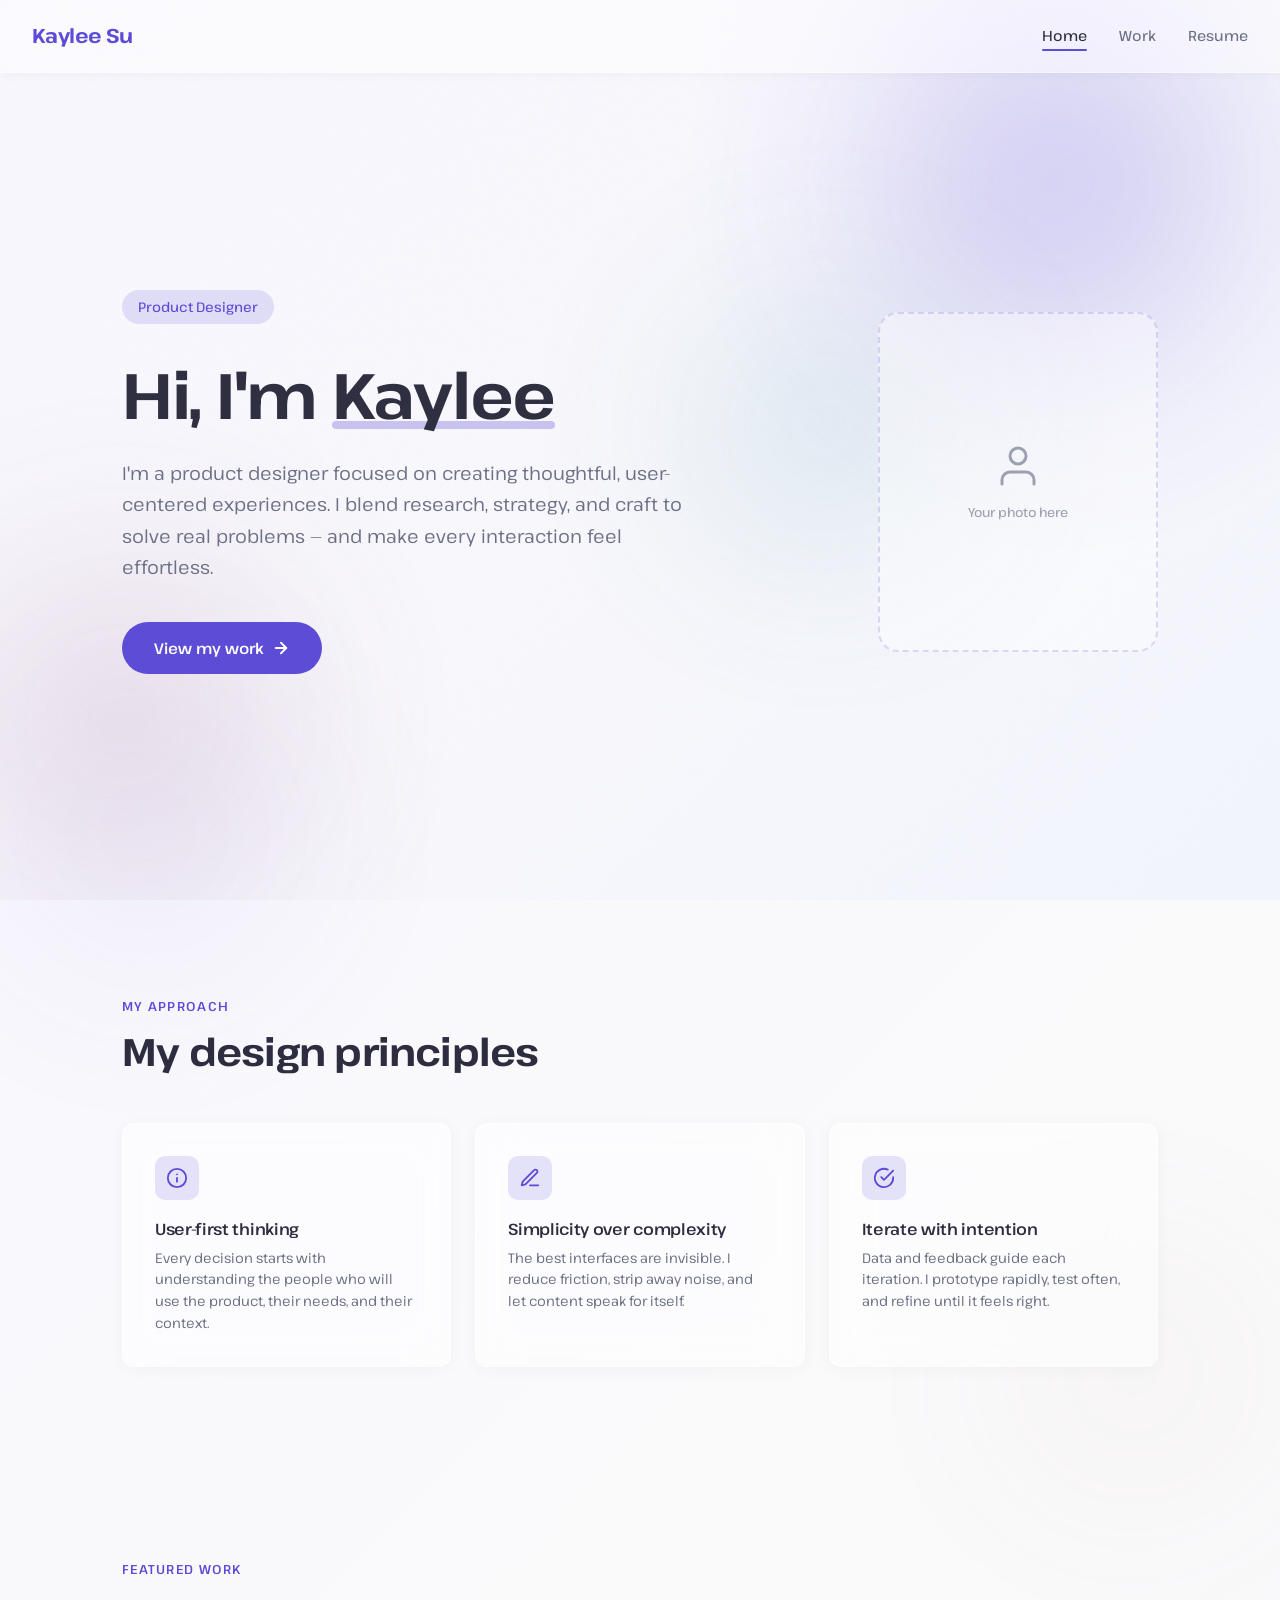
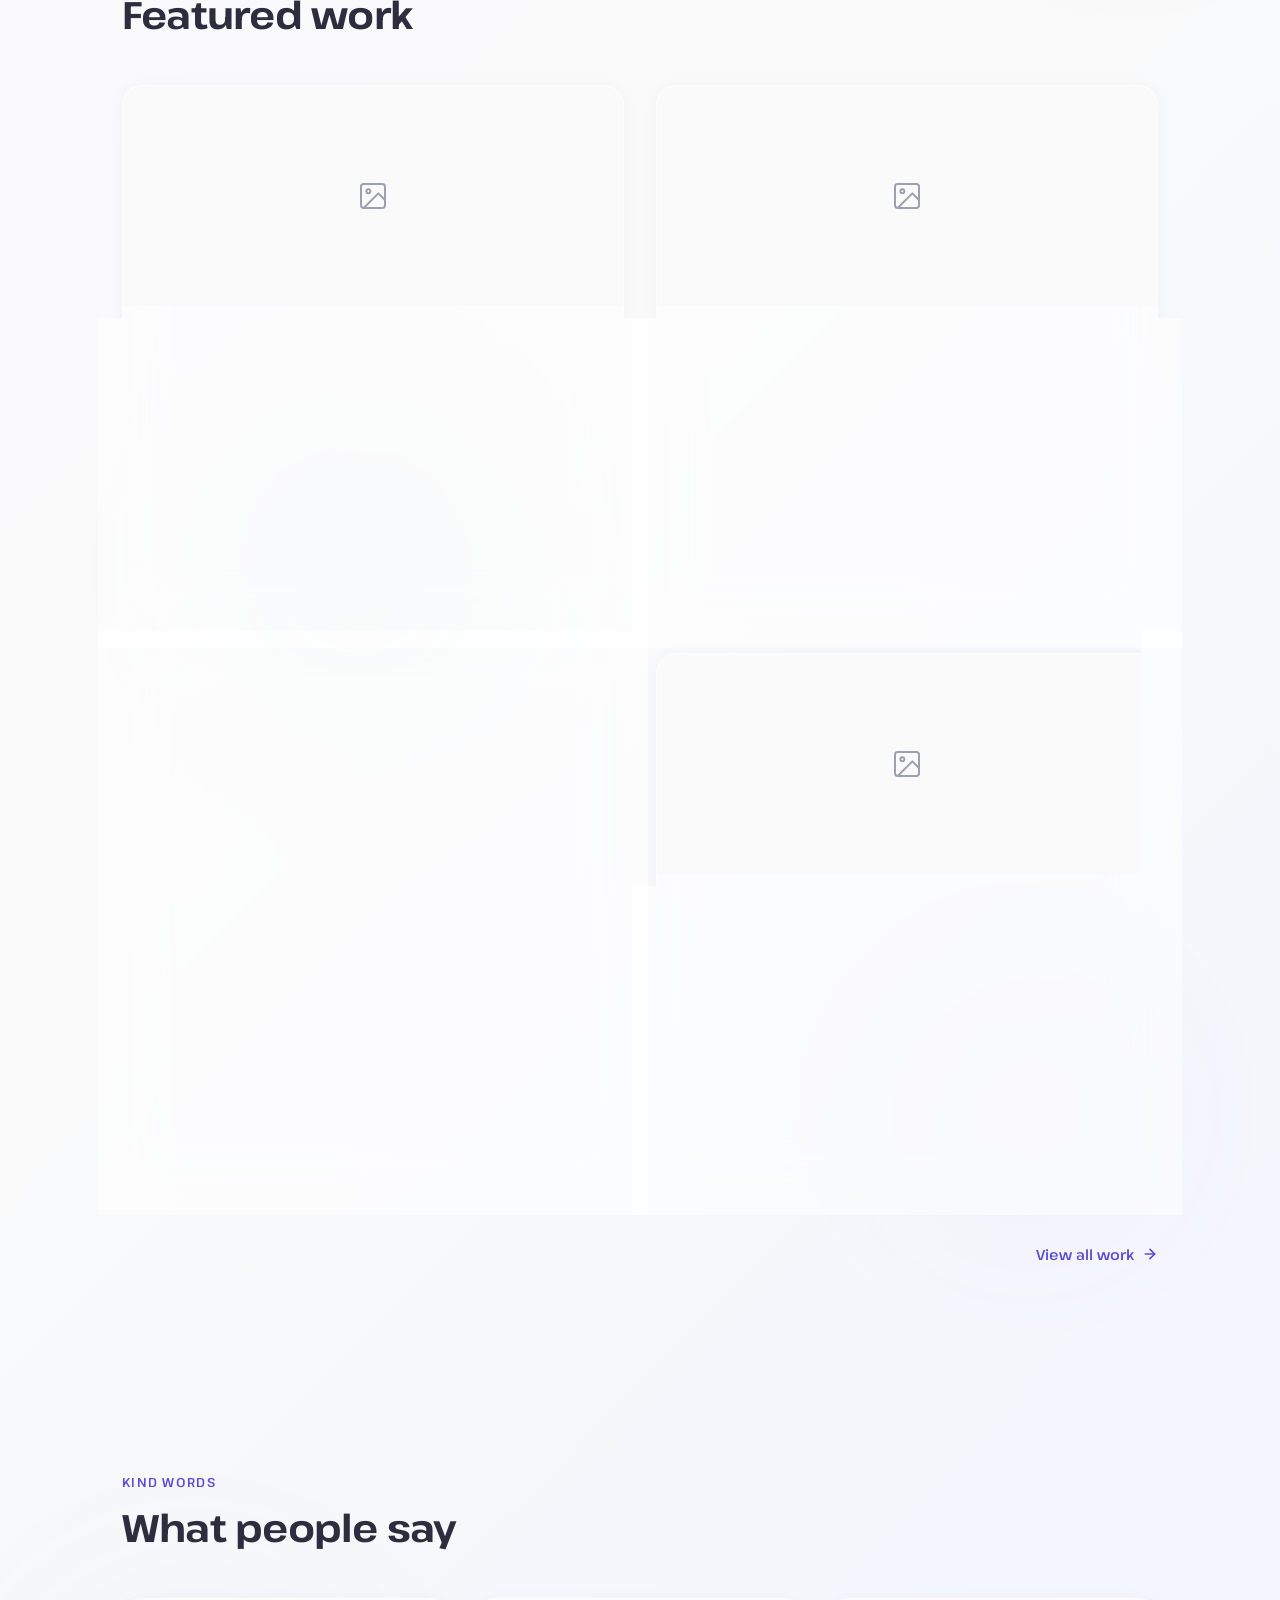
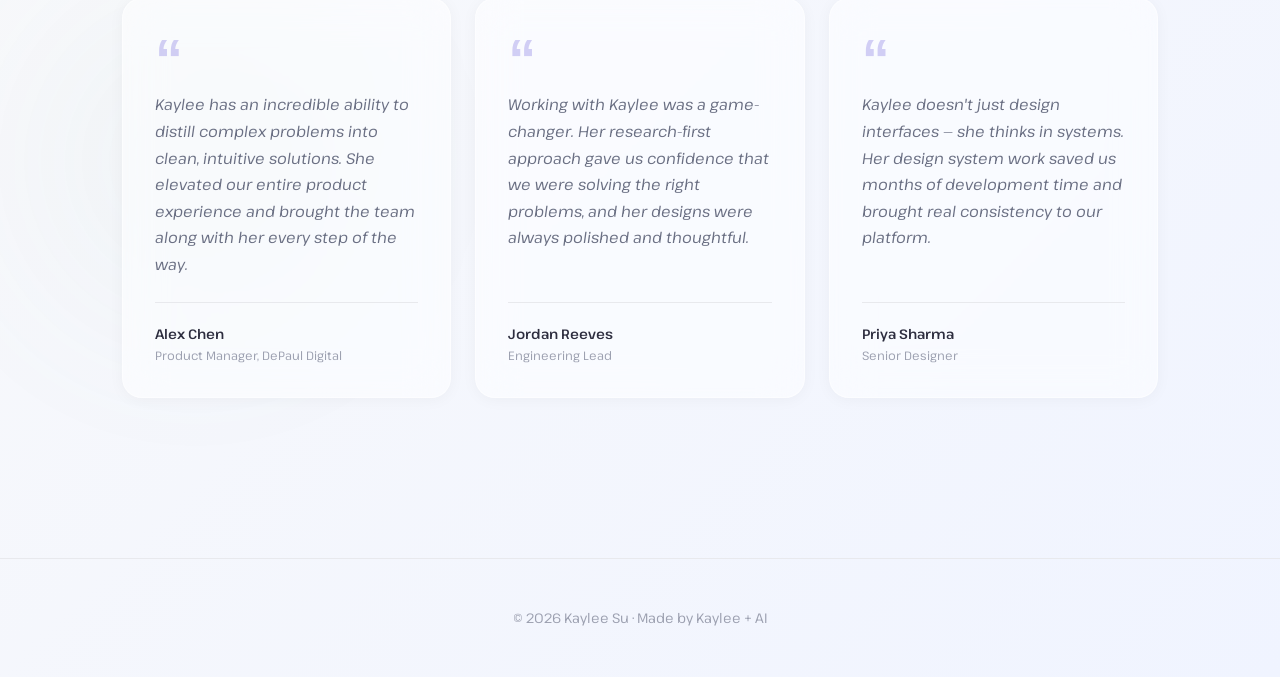
==== index.html @ b82e1d0b "Initial commit: portfolio website Made-with: Cursor" ====
<!DOCTYPE html>
<html lang="en">
<head>
  <meta charset="UTF-8">
  <meta name="viewport" content="width=device-width, initial-scale=1.0">
  <title>Kaylee Su — Product Designer</title>
  <link rel="stylesheet" href="css/style.css">
</head>
<body>
  <div class="page">
    <div class="hero-orb page-orb-1"></div>
    <div class="hero-orb page-orb-2"></div>
    <div class="hero-orb page-orb-3"></div>
    <div class="hero-orb page-orb-4"></div>
    <div class="hero-orb page-orb-5"></div>

    <!-- Navigation -->
    <nav>
      <a href="index.html" class="nav-logo">Kaylee <span>Su</span></a>
      <ul class="nav-links">
        <li><a href="index.html" class="active">Home</a></li>
        <li><a href="work.html">Work</a></li>

        <li><a href="resume.html">Resume</a></li>
      </ul>
    </nav>

    <!-- Hero -->
    <div class="hero-bg">
      <div class="hero-orb hero-orb-1"></div>
      <div class="hero-orb hero-orb-2"></div>
      <div class="hero-orb hero-orb-3"></div>
      <section class="hero">
        <div class="hero-content">
          <div class="hero-tag">Product Designer</div>
          <h1>Hi, I'm <span class="highlight">Kaylee</span></h1>
          <p class="hero-description">
            I'm a product designer focused on creating thoughtful, user-centered experiences.
            I blend research, strategy, and craft to solve real problems — and make
            every interaction feel effortless.
          </p>
          <div class="hero-actions">
            <a href="work.html" class="btn-primary">
              View my work
              <svg class="arrow" width="18" height="18" viewBox="0 0 24 24" fill="none" stroke="currentColor" stroke-width="2.5" stroke-linecap="round" stroke-linejoin="round"><path d="M5 12h14"/><path d="m12 5 7 7-7 7"/></svg>
            </a>
          </div>
        </div>
        <div class="hero-photo">
          <div class="hero-photo-frame">
            <div class="hero-photo-placeholder">
              <svg width="48" height="48" viewBox="0 0 24 24" fill="none" stroke="currentColor" stroke-width="1.5" stroke-linecap="round" stroke-linejoin="round"><path d="M20 21v-2a4 4 0 0 0-4-4H8a4 4 0 0 0-4 4v2"/><circle cx="12" cy="7" r="4"/></svg>
              <span>Your photo here</span>
            </div>
          </div>
        </div>
      </section>
    </div>

    <!-- Design Principles -->
    <section class="section">
      <div class="section-header reveal">
        <div class="section-label">My Approach</div>
        <h2 class="section-title">My design principles</h2>
      </div>
      <div class="principles-grid">
        <div class="principle-card reveal">
          <div class="principle-icon">
            <svg width="22" height="22" viewBox="0 0 24 24" fill="none" stroke="currentColor" stroke-width="2" stroke-linecap="round" stroke-linejoin="round"><circle cx="12" cy="12" r="10"/><path d="M12 16v-4"/><path d="M12 8h.01"/></svg>
          </div>
          <h4>User-first thinking</h4>
          <p>Every decision starts with understanding the people who will use the product, their needs, and their context.</p>
        </div>
        <div class="principle-card reveal">
          <div class="principle-icon">
            <svg width="22" height="22" viewBox="0 0 24 24" fill="none" stroke="currentColor" stroke-width="2" stroke-linecap="round" stroke-linejoin="round"><path d="M12 20h9"/><path d="M16.5 3.5a2.121 2.121 0 1 1 3 3L7 19l-4 1 1-4Z"/></svg>
          </div>
          <h4>Simplicity over complexity</h4>
          <p>The best interfaces are invisible. I reduce friction, strip away noise, and let content speak for itself.</p>
        </div>
        <div class="principle-card reveal">
          <div class="principle-icon">
            <svg width="22" height="22" viewBox="0 0 24 24" fill="none" stroke="currentColor" stroke-width="2" stroke-linecap="round" stroke-linejoin="round"><path d="M22 11.08V12a10 10 0 1 1-5.93-9.14"/><polyline points="22 4 12 14.01 9 11.01"/></svg>
          </div>
          <h4>Iterate with intention</h4>
          <p>Data and feedback guide each iteration. I prototype rapidly, test often, and refine until it feels right.</p>
        </div>
      </div>
    </section>

    <!-- Featured Work -->
    <section class="section">
      <div class="section-header reveal">
        <div class="section-label">Featured Work</div>
        <h2 class="section-title">Featured work</h2>
      </div>
      <div class="case-studies-grid featured-case-studies">
        <a href="case-study/depaul.html" class="case-card reveal">
          <div class="case-card-image">
            <div class="case-card-image-placeholder">
              <svg width="32" height="32" viewBox="0 0 24 24" fill="none" stroke="currentColor" stroke-width="1.5" stroke-linecap="round" stroke-linejoin="round"><rect x="3" y="3" width="18" height="18" rx="2"/><circle cx="8.5" cy="8.5" r="1.5"/><path d="m21 15-5-5L5 21"/></svg>
            </div>
          </div>
          <div class="case-card-body">
            <div class="case-card-tags">
              <span class="tag">Digital Transformation</span>
              <span class="tag">Higher Education</span>
            </div>
            <h3>DePaul Digital Transformation</h3>
            <p>Reimagining the digital student experience through research-driven design — improving usability, accessibility, and engagement across key university touchpoints.</p>
          </div>
        </a>

        <a href="case-study/twc-child-care.html" class="case-card reveal">
          <div class="case-card-image">
            <div class="case-card-image-placeholder">
              <svg width="32" height="32" viewBox="0 0 24 24" fill="none" stroke="currentColor" stroke-width="1.5" stroke-linecap="round" stroke-linejoin="round"><rect x="3" y="3" width="18" height="18" rx="2"/><circle cx="8.5" cy="8.5" r="1.5"/><path d="m21 15-5-5L5 21"/></svg>
            </div>
          </div>
          <div class="case-card-body">
            <div class="case-card-tags">
              <span class="tag">Government</span>
              <span class="tag">Web Design</span>
            </div>
            <h3>Early Childhood Texas Website Redesign</h3>
            <p>Redesigning public-facing Texas Workforce Commission (TWC) child care websites to help Texas families find, understand, and access child care resources more easily.</p>
          </div>
        </a>

        <a href="case-study/texas-by-texas.html" class="case-card reveal">
          <div class="case-card-image">
            <div class="case-card-image-placeholder">
              <svg width="32" height="32" viewBox="0 0 24 24" fill="none" stroke="currentColor" stroke-width="1.5" stroke-linecap="round" stroke-linejoin="round"><rect x="3" y="3" width="18" height="18" rx="2"/><circle cx="8.5" cy="8.5" r="1.5"/><path d="m21 15-5-5L5 21"/></svg>
            </div>
          </div>
          <div class="case-card-body">
            <div class="case-card-tags">
              <span class="tag">Government</span>
              <span class="tag">Web &amp; Native App</span>
            </div>
            <h3>TxT Webapp User Access Expansion</h3>
            <p>Designing a unified Texas by Texas (TxT) digital platform that gives Texans a single, streamlined way to access state services across web and mobile.</p>
          </div>
        </a>

        <a href="case-study/childcare-portal.html" class="case-card reveal">
          <div class="case-card-image">
            <div class="case-card-image-placeholder">
              <svg width="32" height="32" viewBox="0 0 24 24" fill="none" stroke="currentColor" stroke-width="1.5" stroke-linecap="round" stroke-linejoin="round"><rect x="3" y="3" width="18" height="18" rx="2"/><circle cx="8.5" cy="8.5" r="1.5"/><path d="m21 15-5-5L5 21"/></svg>
            </div>
          </div>
          <div class="case-card-body">
            <div class="case-card-tags">
              <span class="tag">Government</span>
              <span class="tag">CMS Design</span>
            </div>
            <h3>Texas Childcare Portal CMS Design</h3>
            <p>Designing a content management system for the Texas Childcare Portal to streamline how administrators publish, manage, and organize child care resources statewide.</p>
          </div>
        </a>
      </div>
      <div class="featured-cta reveal">
        <a href="work.html" class="btn-secondary">
          View all work
          <svg class="arrow" width="16" height="16" viewBox="0 0 24 24" fill="none" stroke="currentColor" stroke-width="2.5" stroke-linecap="round" stroke-linejoin="round"><path d="M5 12h14"/><path d="m12 5 7 7-7 7"/></svg>
        </a>
      </div>
    </section>

    <!-- Testimonials -->
    <section class="section">
      <div class="section-header reveal">
        <div class="section-label">Kind Words</div>
        <h2 class="section-title">What people say</h2>
      </div>
      <div class="testimonials-grid">
        <div class="testimonial-card reveal">
          <div class="testimonial-quote">&ldquo;</div>
          <p class="testimonial-text">Kaylee has an incredible ability to distill complex problems into clean, intuitive solutions. She elevated our entire product experience and brought the team along with her every step of the way.</p>
          <div class="testimonial-author">
            <div class="testimonial-author-info">
              <span class="testimonial-name">Alex Chen</span>
              <span class="testimonial-role">Product Manager, DePaul Digital</span>
            </div>
          </div>
        </div>

        <div class="testimonial-card reveal">
          <div class="testimonial-quote">&ldquo;</div>
          <p class="testimonial-text">Working with Kaylee was a game-changer. Her research-first approach gave us confidence that we were solving the right problems, and her designs were always polished and thoughtful.</p>
          <div class="testimonial-author">
            <div class="testimonial-author-info">
              <span class="testimonial-name">Jordan Reeves</span>
              <span class="testimonial-role">Engineering Lead</span>
            </div>
          </div>
        </div>

        <div class="testimonial-card reveal">
          <div class="testimonial-quote">&ldquo;</div>
          <p class="testimonial-text">Kaylee doesn't just design interfaces — she thinks in systems. Her design system work saved us months of development time and brought real consistency to our platform.</p>
          <div class="testimonial-author">
            <div class="testimonial-author-info">
              <span class="testimonial-name">Priya Sharma</span>
              <span class="testimonial-role">Senior Designer</span>
            </div>
          </div>
        </div>
      </div>
    </section>

    <!-- Footer -->
    <footer>
      <p><span class="cr">&copy;</span> 2026 Kaylee Su · Made by Kaylee + AI</p>
    </footer>

  </div>
  <script src="js/main.js"></script>
</body>
</html>
---- css/style.css ----
@import url('https://fonts.googleapis.com/css2?family=Pathway+Extreme:wght@300;400;500;600;700;800&display=swap');

:root {
  --primary: #5b4bd7;
  --primary-light: #7b6ee6;
  --primary-dark: #4a3bb8;
  --primary-glow: rgba(91, 75, 215, 0.15);
  --primary-glow-strong: rgba(91, 75, 215, 0.3);
  --bg: #fafafa;
  --bg-card: #ffffff;
  --text: #2d2d3f;
  --text-secondary: #6b7084;
  --text-tertiary: #9ca0b0;
  --border: #e8e9ed;
  --border-hover: #d0d2da;
  --radius: 12px;
  --radius-lg: 20px;
  --transition: 0.35s cubic-bezier(0.25, 0.46, 0.45, 0.94);
  --transition-fast: 0.2s cubic-bezier(0.25, 0.46, 0.45, 0.94);
}

*, *::before, *::after {
  margin: 0;
  padding: 0;
  box-sizing: border-box;
}

html {
  scroll-behavior: smooth;
  font-size: 16px;
}

body {
  font-family: 'Pathway Extreme', -apple-system, BlinkMacSystemFont, sans-serif;
  background: var(--bg);
  color: var(--text);
  line-height: 1.6;
  -webkit-font-smoothing: antialiased;
  -moz-osx-font-smoothing: grayscale;
  overflow-x: hidden;
}

body::after {
  content: '';
  position: fixed;
  inset: 0;
  z-index: 9999;
  pointer-events: none;
  opacity: 0.035;
  background-image: url("data:image/svg+xml,%3Csvg viewBox='0 0 256 256' xmlns='http://www.w3.org/2000/svg'%3E%3Cfilter id='noise'%3E%3CfeTurbulence type='fractalNoise' baseFrequency='0.9' numOctaves='4' stitchTiles='stitch'/%3E%3C/filter%3E%3Crect width='100%25' height='100%25' filter='url(%23noise)'/%3E%3C/svg%3E");
  background-repeat: repeat;
  background-size: 180px;
}

h1, h2, h3, h4 {
  font-family: 'Pathway Extreme', sans-serif;
  line-height: 1.2;
  letter-spacing: -0.02em;
}

a {
  text-decoration: none;
  color: inherit;
}


/* ── Navigation ── */
nav {
  position: fixed;
  top: 0;
  left: 0;
  right: 0;
  z-index: 100;
  padding: 1.25rem 2rem;
  display: flex;
  justify-content: space-between;
  align-items: center;
  backdrop-filter: blur(30px) saturate(1.5);
  -webkit-backdrop-filter: blur(30px) saturate(1.5);
  background: rgba(255, 255, 255, 0.55);
  border-bottom: 1px solid rgba(255, 255, 255, 0.4);
  box-shadow: 0 1px 12px rgba(0, 0, 0, 0.04);
  transition: background var(--transition), border-color var(--transition), box-shadow var(--transition);
}

nav.scrolled {
  background: rgba(255, 255, 255, 0.7);
  border-bottom-color: rgba(232, 233, 237, 0.6);
  box-shadow: 0 4px 20px rgba(0, 0, 0, 0.06);
}

.nav-logo {
  font-family: 'Pathway Extreme', sans-serif;
  font-weight: 700;
  font-size: 1.25rem;
  letter-spacing: -0.03em;
  position: relative;
  color: var(--primary);
}

.nav-logo span {
  color: var(--primary);
}

.nav-links {
  display: flex;
  gap: 2rem;
  list-style: none;
}

.nav-links a {
  font-size: 0.9rem;
  font-weight: 500;
  color: var(--text-secondary);
  position: relative;
  padding: 0.25rem 0;
  transition: color var(--transition-fast);
}

.nav-links a::after {
  content: '';
  position: absolute;
  bottom: -2px;
  left: 0;
  width: 0;
  height: 2px;
  background: var(--primary);
  border-radius: 1px;
  transition: width var(--transition);
}

.nav-links a:hover,
.nav-links a.active {
  color: var(--text);
}

.nav-links a:hover::after,
.nav-links a.active::after {
  width: 100%;
}

/* ── Page wrapper ── */
.page {
  min-height: 100vh;
  position: relative;
  overflow: hidden;
  background: linear-gradient(135deg, #f8f7ff 0%, var(--bg) 50%, #f0f4ff 100%);
}

/* ── Hero Background ── */
.hero-bg {
  position: relative;
  overflow: hidden;
  background: linear-gradient(135deg, rgba(248, 247, 255, 0.8) 0%, transparent 50%, rgba(240, 244, 255, 0.8) 100%);
}

.hero-bg .hero-orb {
  position: absolute;
  z-index: 0;
  opacity: 0.8;
}

.hero-bg .hero-orb-1 {
  width: 580px;
  height: 580px;
  background: radial-gradient(circle, rgba(91, 75, 215, 0.4), transparent 68%);
  top: -12%;
  right: -5%;
}

.hero-bg .hero-orb-2 {
  width: 500px;
  height: 500px;
  background: radial-gradient(circle, rgba(180, 130, 160, 0.35), transparent 68%);
  bottom: -8%;
  left: -10%;
}

.hero-bg .hero-orb-3 {
  width: 400px;
  height: 400px;
  background: radial-gradient(circle, rgba(110, 170, 190, 0.35), transparent 68%);
  top: 25%;
  right: 20%;
}

.hero-orb {
  position: absolute;
  border-radius: 50%;
  filter: blur(85px);
  opacity: 0.4;
}

.hero-orb-1 {
  width: 580px;
  height: 580px;
  background: radial-gradient(circle, rgba(91, 75, 215, 0.4), transparent 68%);
  top: -12%;
  right: -5%;
}

.hero-orb-2 {
  width: 500px;
  height: 500px;
  background: radial-gradient(circle, rgba(180, 130, 160, 0.35), transparent 68%);
  bottom: -8%;
  left: -10%;
}

.hero-orb-3 {
  width: 400px;
  height: 400px;
  background: radial-gradient(circle, rgba(110, 170, 190, 0.35), transparent 68%);
  top: 25%;
  right: 20%;
}

/* Page-level orbs (spread across full page) */
.page-orb-1 {
  width: 500px;
  height: 500px;
  background: radial-gradient(circle, rgba(91, 75, 215, 0.2), transparent 68%);
  top: 15%;
  left: -8%;
}

.page-orb-2 {
  width: 420px;
  height: 420px;
  background: radial-gradient(circle, rgba(180, 130, 160, 0.18), transparent 68%);
  top: 30%;
  right: -5%;
}

.page-orb-3 {
  width: 460px;
  height: 460px;
  background: radial-gradient(circle, rgba(110, 170, 190, 0.2), transparent 68%);
  top: 50%;
  left: 10%;
}

.page-orb-4 {
  width: 380px;
  height: 380px;
  background: radial-gradient(circle, rgba(150, 120, 200, 0.18), transparent 68%);
  top: 65%;
  right: 5%;
}

.page-orb-5 {
  width: 520px;
  height: 520px;
  background: radial-gradient(circle, rgba(130, 170, 150, 0.18), transparent 68%);
  top: 80%;
  left: -5%;
}

/* ── Hero Section (Index) ── */
.hero {
  position: relative;
  z-index: 1;
  min-height: 100vh;
  display: flex;
  align-items: center;
  justify-content: space-between;
  gap: 4rem;
  padding: 8rem 2rem 4rem;
  max-width: 1100px;
  margin: 0 auto;
}

.hero-content {
  max-width: 560px;
  flex: 1;
}

/* ── Hero Photo ── */
.hero-photo {
  flex-shrink: 0;
  opacity: 0;
  transform: translateY(30px);
  animation: fadeUp 0.6s ease 0.4s forwards;
}

.hero-photo-frame {
  position: relative;
}

.hero-photo-placeholder {
  width: 280px;
  height: 340px;
  border-radius: var(--radius-lg);
  background: rgba(255, 255, 255, 0.45);
  backdrop-filter: blur(20px) saturate(1.3);
  -webkit-backdrop-filter: blur(20px) saturate(1.3);
  border: 2px dashed rgba(91, 75, 215, 0.2);
  display: flex;
  flex-direction: column;
  align-items: center;
  justify-content: center;
  gap: 0.75rem;
  color: var(--text-tertiary);
}

.hero-photo-placeholder span {
  font-size: 0.8rem;
  font-weight: 500;
}

.hero-photo-placeholder img {
  width: 100%;
  height: 100%;
  object-fit: cover;
  border-radius: var(--radius-lg);
}

/* ── Scribble decorations ── */
.scribble {
  position: absolute;
  pointer-events: none;
}

.scribble-star {
  top: -16px;
  right: -16px;
  animation: scribbleSpin 12s linear infinite;
}

.scribble-circle {
  bottom: 20px;
  left: -14px;
  animation: scribblePulse 4s ease-in-out infinite;
}

.scribble-squiggle {
  bottom: -10px;
  right: 20px;
  animation: scribbleDrift 6s ease-in-out infinite;
}

@keyframes scribbleSpin {
  from { transform: rotate(0deg); }
  to { transform: rotate(360deg); }
}

@keyframes scribblePulse {
  0%, 100% { transform: scale(1); opacity: 0.5; }
  50% { transform: scale(1.15); opacity: 0.8; }
}

@keyframes scribbleDrift {
  0%, 100% { transform: translateX(0); }
  50% { transform: translateX(6px); }
}

/* ── Section doodle dividers ── */
.section-doodle {
  display: flex;
  align-items: center;
  justify-content: center;
  gap: 1rem;
  padding: 1rem 0;
}

.hero-tag {
  display: inline-flex;
  align-items: center;
  gap: 0.5rem;
  font-size: 0.85rem;
  font-weight: 500;
  color: var(--primary);
  background: var(--primary-glow);
  padding: 0.4rem 1rem;
  border-radius: 100px;
  margin-bottom: 2rem;
  opacity: 0;
  transform: translateY(20px);
  animation: fadeUp 0.6s ease forwards;
}

.hero-tag::before {
  display: none;
}

.hero h1 {
  font-size: clamp(2.5rem, 5vw, 4rem);
  font-weight: 700;
  margin-bottom: 1.5rem;
  opacity: 0;
  transform: translateY(30px);
  animation: fadeUp 0.6s ease 0.1s forwards;
}

.hero h1 .highlight {
  position: relative;
  display: inline-block;
}

.hero h1 .highlight::after {
  content: '';
  position: absolute;
  bottom: 4px;
  left: 0;
  width: 100%;
  height: 8px;
  background: var(--primary-glow-strong);
  border-radius: 4px;
  z-index: -1;
  transform: scaleX(0);
  transform-origin: left;
  animation: scaleIn 0.6s ease 0.8s forwards;
}

.hero-description {
  font-size: 1.15rem;
  color: var(--text-secondary);
  line-height: 1.7;
  max-width: 560px;
  margin-bottom: 2.5rem;
  opacity: 0;
  transform: translateY(30px);
  animation: fadeUp 0.6s ease 0.2s forwards;
}

.hero-actions {
  display: flex;
  align-items: center;
  gap: 1.5rem;
  opacity: 0;
  transform: translateY(30px);
  animation: fadeUp 0.6s ease 0.3s forwards;
}

/* ── Buttons ── */
.btn-primary {
  display: inline-flex;
  align-items: center;
  gap: 0.5rem;
  background: var(--primary);
  color: #fff;
  padding: 0.875rem 2rem;
  border-radius: 100px;
  font-size: 0.95rem;
  font-weight: 600;
  border: none;
  cursor: pointer;
  position: relative;
  overflow: hidden;
  transition: transform var(--transition-fast), box-shadow var(--transition);
}

.btn-primary::before {
  content: '';
  position: absolute;
  inset: 0;
  background: linear-gradient(135deg, rgba(255,255,255,0.2), transparent);
  opacity: 0;
  transition: opacity var(--transition-fast);
}

.btn-primary:hover {
  transform: translateY(-2px);
  color: #fff;
}

.btn-primary:hover::before {
  opacity: 1;
}

.btn-primary .arrow {
  transition: transform var(--transition-fast);
}

.btn-primary:hover .arrow {
  transform: translateX(4px);
}

.btn-secondary {
  display: inline-flex;
  align-items: center;
  gap: 0.5rem;
  color: var(--text-secondary);
  font-size: 0.95rem;
  font-weight: 500;
  padding: 0.875rem 0;
  cursor: pointer;
  border: none;
  background: none;
  transition: color var(--transition-fast);
}

.btn-secondary:hover {
  color: var(--primary);
}

/* ── Stats row ── */
.stats {
  display: flex;
  gap: 3rem;
  margin-top: 5rem;
  opacity: 0;
  transform: translateY(30px);
  animation: fadeUp 0.6s ease 0.5s forwards;
}

.stat {
  position: relative;
}

.stat-number {
  font-family: 'Pathway Extreme', sans-serif;
  font-size: 2rem;
  font-weight: 700;
  color: var(--text);
}

.stat-label {
  font-size: 0.8rem;
  color: var(--text-tertiary);
  text-transform: uppercase;
  letter-spacing: 0.08em;
  margin-top: 0.25rem;
}

/* ── Hero skill pills ── */
.hero-skill-pills {
  display: flex;
  flex-wrap: wrap;
  gap: 0.5rem;
  list-style: none;
  margin-top: 4rem;
  max-width: 560px;
  opacity: 0;
  transform: translateY(30px);
  animation: fadeUp 0.6s ease 0.5s forwards;
}

.hero-skill-pills li {
  font-size: 0.8rem;
  font-weight: 500;
  padding: 0.35rem 0.85rem;
  border-radius: 100px;
  border: 1px solid var(--border);
  color: var(--text-secondary);
}

/* ── Section headers ── */
.section {
  padding: 6rem 2rem;
  max-width: 1100px;
  margin: 0 auto;
}

.section-header {
  margin-bottom: 3rem;
}

.section-label {
  font-size: 0.8rem;
  font-weight: 600;
  text-transform: uppercase;
  letter-spacing: 0.1em;
  color: var(--primary);
  margin-bottom: 0.75rem;
}

.section-title {
  font-size: clamp(1.75rem, 3vw, 2.5rem);
  font-weight: 700;
}

/* ── Work cards ── */
.case-studies-grid {
  display: grid;
  grid-template-columns: repeat(2, 1fr);
  gap: 2rem;
}

.case-card {
  background: rgba(255, 255, 255, 0.5);
  backdrop-filter: blur(20px) saturate(1.3);
  -webkit-backdrop-filter: blur(20px) saturate(1.3);
  border: 1px solid rgba(255, 255, 255, 0.5);
  border-radius: var(--radius-lg);
  padding: 0;
  position: relative;
  overflow: hidden;
  cursor: pointer;
  box-shadow: 0 2px 16px rgba(0, 0, 0, 0.04);
  transition: transform 0.7s cubic-bezier(0.25, 0.46, 0.45, 0.94), box-shadow 0.7s cubic-bezier(0.25, 0.46, 0.45, 0.94);
}

.case-card::before {
  display: none;
}

.case-card:hover {
  transform: translateY(-4px);
  box-shadow: 0 12px 40px rgba(0, 0, 0, 0.1), 0 4px 12px rgba(0, 0, 0, 0.05);
}

.case-card-header {
  display: flex;
  justify-content: space-between;
  align-items: flex-start;
  margin-bottom: 1.5rem;
}

.case-card-tags {
  display: flex;
  gap: 0.5rem;
  flex-wrap: wrap;
}

.tag {
  font-size: 0.75rem;
  font-weight: 500;
  padding: 0.3rem 0.75rem;
  border-radius: 100px;
  background: var(--primary-glow);
  color: var(--primary);
}

.case-card-number {
  font-family: 'Pathway Extreme', sans-serif;
  font-size: 0.85rem;
  font-weight: 600;
  color: var(--text-tertiary);
}

/* ── Case card image ── */
.case-card-image {
  overflow: hidden;
}

.case-card-image img {
  width: 100%;
  height: 220px;
  object-fit: cover;
  display: block;
}

.case-card-image-placeholder {
  width: 100%;
  height: 220px;
  background: var(--bg);
  display: flex;
  align-items: center;
  justify-content: center;
  color: var(--text-tertiary);
}

/* ── Case card body ── */
.case-card-body {
  padding: 2rem 2.5rem 2.5rem;
  position: relative;
}

.case-card-body .case-card-tags {
  margin-bottom: 1rem;
}

.case-card h3 {
  font-size: 1.5rem;
  font-weight: 700;
  margin-bottom: 0.75rem;
  transition: color var(--transition-fast);
}

.case-card:hover h3 {
  color: var(--primary);
}

.case-card p {
  color: var(--text-secondary);
  font-size: 0.95rem;
  line-height: 1.7;
  margin-bottom: 1.5rem;
}

.case-card-meta {
  display: flex;
  gap: 2rem;
  padding-top: 1.5rem;
  border-top: 1px solid var(--border);
}

.meta-item {
  display: flex;
  flex-direction: column;
  gap: 0.2rem;
}

.meta-label {
  font-size: 0.7rem;
  text-transform: uppercase;
  letter-spacing: 0.08em;
  color: var(--text-tertiary);
}

.meta-value {
  font-size: 0.85rem;
  font-weight: 600;
  color: var(--text);
}

.case-card-arrow {
  display: inline-flex;
  align-items: center;
  gap: 0.35rem;
  font-size: 0.85rem;
  font-weight: 600;
  color: var(--primary);
  transition: color var(--transition-fast);
}

.case-card-arrow svg {
  transition: transform var(--transition-fast);
}

.case-card:hover .case-card-arrow svg {
  transform: translate(2px, -2px);
}

/* ── Featured work CTA ── */
.featured-cta {
  text-align: right;
  margin-top: 2.5rem;
}

.featured-cta .btn-secondary {
  font-size: 0.9rem;
  font-weight: 600;
  color: var(--primary);
}

.featured-cta .btn-secondary .arrow {
  transition: transform var(--transition-fast);
}

.featured-cta .btn-secondary:hover .arrow {
  transform: translateX(4px);
}

/* ── About section on index ── */
.about-preview {
  display: grid;
  grid-template-columns: 1fr 1fr;
  gap: 4rem;
  align-items: center;
}

.about-text h2 {
  font-size: 2rem;
  margin-bottom: 1rem;
}

.about-text p {
  color: var(--text-secondary);
  line-height: 1.8;
  margin-bottom: 1rem;
}

.skill-list {
  display: flex;
  flex-wrap: wrap;
  gap: 0.5rem;
  list-style: none;
}

.skill-list li {
  font-size: 0.8rem;
  font-weight: 500;
  padding: 0.4rem 1rem;
  border-radius: 100px;
  border: 1px solid var(--border);
  color: var(--text-secondary);
  transition: border-color var(--transition-fast), color var(--transition-fast), background var(--transition-fast);
}


/* ── Principles grid ── */
.principles-grid {
  display: grid;
  grid-template-columns: repeat(3, 1fr);
  gap: 1.5rem;
}

.principle-card {
  background: rgba(255, 255, 255, 0.5);
  backdrop-filter: blur(20px) saturate(1.3);
  -webkit-backdrop-filter: blur(20px) saturate(1.3);
  border: 1px solid rgba(255, 255, 255, 0.5);
  border-radius: var(--radius);
  padding: 2rem;
  box-shadow: 0 2px 16px rgba(0, 0, 0, 0.04);
}

.principle-icon {
  width: 44px;
  height: 44px;
  border-radius: 10px;
  background: var(--primary-glow);
  display: flex;
  align-items: center;
  justify-content: center;
  color: var(--primary);
  font-size: 1.25rem;
  margin-bottom: 1.25rem;
}

.principle-card h4 {
  font-size: 1rem;
  font-weight: 600;
  margin-bottom: 0.5rem;
}

.principle-card p {
  font-size: 0.85rem;
  color: var(--text-secondary);
  line-height: 1.6;
}

/* ── Work page hero ── */
.work-hero {
  padding: 10rem 2rem 4rem;
  max-width: 1100px;
  margin: 0 auto;
}

.work-hero.case-study-hero {
  max-width: 800px;
  padding-left: 2rem;
  padding-right: 2rem;
}

.work-hero h1 {
  font-size: clamp(2rem, 4vw, 3rem);
  margin-bottom: 1rem;
}

.work-hero p {
  color: var(--text-secondary);
  font-size: 1.1rem;
}

/* ── Work detail (expanded) ── */
.case-detail {
  background: var(--bg-card);
  border: 1px solid var(--border);
  border-radius: var(--radius-lg);
  overflow: hidden;
  margin-bottom: 2rem;
}

.case-detail-header {
  padding: 3rem;
  border-bottom: 1px solid var(--border);
}

.case-detail-header h2 {
  font-size: 1.75rem;
  margin-bottom: 0.75rem;
}

.case-detail-header .subtitle {
  color: var(--text-secondary);
  font-size: 1.05rem;
}

.case-detail-body {
  padding: 3rem;
  display: none;
}

.case-detail-body.open {
  display: block;
  animation: fadeIn 0.4s ease;
}

.case-detail-section {
  margin-bottom: 2.5rem;
}

.case-detail-section:last-child {
  margin-bottom: 0;
}

.case-detail-section h3 {
  font-size: 1.1rem;
  font-weight: 600;
  margin-bottom: 0.75rem;
  color: var(--text);
}

.case-detail-section p {
  color: var(--text-secondary);
  line-height: 1.8;
}

.case-detail-section ul {
  list-style: none;
  padding: 0;
}

.case-detail-section ul li {
  position: relative;
  padding-left: 1.5rem;
  color: var(--text-secondary);
  line-height: 1.8;
}

.case-detail-section ul li::before {
  content: '';
  position: absolute;
  left: 0;
  top: 0.7em;
  width: 6px;
  height: 6px;
  border-radius: 50%;
  background: var(--primary);
}

.case-toggle {
  display: flex;
  align-items: center;
  justify-content: space-between;
  width: 100%;
  padding: 1.25rem 3rem;
  background: none;
  border: none;
  border-top: 1px solid var(--border);
  cursor: pointer;
  font-size: 0.9rem;
  font-weight: 600;
  color: var(--primary);
  transition: background var(--transition-fast);
}

.case-toggle:hover {
  background: var(--primary-glow);
}

.case-toggle svg {
  transition: transform var(--transition-fast);
}

.case-toggle.open svg {
  transform: rotate(180deg);
}

/* ── Outcome metrics ── */
.outcomes-grid {
  display: grid;
  grid-template-columns: repeat(3, 1fr);
  gap: 1rem;
  margin-top: 1rem;
}

.outcome-card {
  background: var(--primary-glow);
  border-radius: var(--radius);
  padding: 1.25rem;
  text-align: center;
}

.outcome-value {
  font-family: 'Pathway Extreme', sans-serif;
  font-size: 1.5rem;
  font-weight: 700;
  color: var(--primary);
}

.outcome-label {
  font-size: 0.75rem;
  color: var(--text-secondary);
  margin-top: 0.25rem;
}

/* ── Work image placeholder ── */
.case-image-placeholder {
  width: 100%;
  height: 320px;
  background: rgba(255, 255, 255, 0.45);
  backdrop-filter: blur(20px) saturate(1.3);
  -webkit-backdrop-filter: blur(20px) saturate(1.3);
  border: 2px dashed rgba(91, 75, 215, 0.15);
  border-radius: var(--radius-lg);
  display: flex;
  flex-direction: column;
  align-items: center;
  justify-content: center;
  gap: 0.5rem;
  color: var(--text-tertiary);
  margin: 1.5rem 0;
}

.case-image-placeholder span {
  font-size: 0.8rem;
  font-weight: 500;
}

.case-image-placeholder img {
  width: 100%;
  height: 100%;
  object-fit: cover;
  border-radius: var(--radius-lg);
}

/* ── Work contact CTA ── */
.case-cta {
  background: rgba(255, 255, 255, 0.5);
  backdrop-filter: blur(20px) saturate(1.3);
  -webkit-backdrop-filter: blur(20px) saturate(1.3);
  border: 1px solid rgba(255, 255, 255, 0.5);
  border-radius: var(--radius-lg);
  padding: 3rem;
  text-align: left;
  margin-top: 3rem;
  box-shadow: 0 2px 16px rgba(0, 0, 0, 0.04);
}

.case-cta h3 {
  font-size: 1.5rem;
  font-weight: 700;
  margin-bottom: 0.75rem;
}

.case-cta p {
  color: var(--text-secondary);
  font-size: 1rem;
  line-height: 1.7;
  margin-bottom: 2rem;
}

.case-cta p a {
  color: var(--primary);
  font-weight: 600;
  text-decoration: underline;
  text-decoration-color: rgba(91, 75, 215, 0.3);
  text-underline-offset: 2px;
  transition: text-decoration-color var(--transition-fast);
}

.case-cta p a:hover {
  text-decoration-color: var(--primary);
}

/* ── Footer ── */
footer {
  padding: 3rem 2rem;
  display: flex;
  justify-content: center;
  align-items: center;
  border-top: 1px solid var(--border);
  margin-top: 4rem;
}

footer p {
  font-size: 0.85rem;
  color: var(--text-tertiary);
}

footer .cr {
  position: relative;
  top: 2px;
}

footer a {
  color: var(--primary);
  font-weight: 500;
  transition: opacity var(--transition-fast);
}

footer a:hover {
  opacity: 0.7;
}

/* ── Scroll reveal ── */
.reveal {
  opacity: 0;
  transform: translateY(30px);
  transition: opacity 0.6s ease, transform 0.6s ease;
}

.reveal.visible {
  opacity: 1;
  transform: translateY(0);
}

/* ── Animations ── */
@keyframes fadeUp {
  to {
    opacity: 1;
    transform: translateY(0);
  }
}

@keyframes fadeIn {
  from { opacity: 0; }
  to { opacity: 1; }
}

@keyframes scaleIn {
  to {
    transform: scaleX(1);
  }
}

@keyframes pulse {
  0%, 100% { opacity: 1; }
  50% { opacity: 0.4; }
}

/* ── Back link ── */
.back-link {
  display: inline-flex;
  align-items: center;
  gap: 0.35rem;
  font-size: 0.85rem;
  font-weight: 500;
  color: var(--text-secondary);
  margin-bottom: 0.5rem;
  transition: color var(--transition-fast);
}

.back-link:hover {
  color: var(--primary);
}

/* ── Work page content ── */
.case-study-content {
  max-width: 800px;
  margin: 0 auto;
  padding-left: 2rem;
  padding-right: 2rem;
  text-align: left;
}

.case-study-content .case-detail-section {
  margin-bottom: 3rem;
}

.case-study-content .case-detail-section:last-child {
  margin-bottom: 0;
}

.case-study-content .case-detail-section h3 {
  font-size: 1.25rem;
  font-weight: 700;
  margin-bottom: 1rem;
  color: var(--text);
}

.case-study-content .case-detail-section p {
  color: var(--text-secondary);
  line-height: 1.8;
}

.case-study-content .case-detail-section ul {
  list-style: none;
  padding: 0;
}

.case-study-content .case-detail-section ul li {
  position: relative;
  padding-left: 1.5rem;
  color: var(--text-secondary);
  line-height: 1.8;
}

.case-study-content .case-detail-section ul li::before {
  content: '';
  position: absolute;
  left: 0;
  top: 0.7em;
  width: 6px;
  height: 6px;
  border-radius: 50%;
  background: var(--primary);
}

/* ── Testimonials ── */
.testimonials-grid {
  display: grid;
  grid-template-columns: repeat(3, 1fr);
  gap: 1.5rem;
}

.testimonial-card {
  background: rgba(255, 255, 255, 0.5);
  backdrop-filter: blur(20px) saturate(1.3);
  -webkit-backdrop-filter: blur(20px) saturate(1.3);
  border: 1px solid rgba(255, 255, 255, 0.5);
  border-radius: var(--radius-lg);
  padding: 2rem;
  position: relative;
  box-shadow: 0 2px 16px rgba(0, 0, 0, 0.04);
  display: flex;
  flex-direction: column;
}

.testimonial-quote {
  font-family: Arial, Helvetica, sans-serif;
  font-size: 3.5rem;
  font-weight: 900;
  line-height: 1;
  color: var(--primary);
  opacity: 0.25;
  margin-bottom: 0.25rem;
  user-select: none;
}

.testimonial-text {
  font-size: 0.95rem;
  color: var(--text-secondary);
  line-height: 1.75;
  margin-bottom: 1.5rem;
  font-style: italic;
  flex: 1;
}

.testimonial-author {
  display: flex;
  align-items: center;
  gap: 0.75rem;
  padding-top: 1.25rem;
  border-top: 1px solid var(--border);
  margin-top: auto;
}

.testimonial-author-info {
  display: flex;
  flex-direction: column;
}

.testimonial-name {
  font-size: 0.85rem;
  font-weight: 600;
  color: var(--text);
}

.testimonial-role {
  font-size: 0.75rem;
  color: var(--text-tertiary);
  margin-top: 0.1rem;
}

/* ── About page ── */
.about-layout {
  display: grid;
  grid-template-columns: 300px 1fr;
  gap: 4rem;
  align-items: start;
}

.about-photo-placeholder {
  width: 100%;
  aspect-ratio: 3 / 4;
  background: var(--bg);
  border: 1px dashed var(--border);
  border-radius: var(--radius-lg);
  display: flex;
  align-items: center;
  justify-content: center;
  color: var(--text-tertiary);
}

.about-photo img {
  width: 100%;
  aspect-ratio: 3 / 4;
  object-fit: cover;
  border-radius: var(--radius-lg);
  display: block;
}

.about-bio h2 {
  font-size: 1.75rem;
  font-weight: 700;
  margin-bottom: 1.25rem;
}

.about-bio p {
  color: var(--text-secondary);
  font-size: 1.05rem;
  line-height: 1.8;
  margin-bottom: 1rem;
}

.about-bio p:last-child {
  margin-bottom: 0;
}

.interests-grid {
  display: grid;
  grid-template-columns: repeat(4, 1fr);
  gap: 1.5rem;
}

.interest-card {
  background: rgba(255, 255, 255, 0.5);
  backdrop-filter: blur(20px) saturate(1.3);
  -webkit-backdrop-filter: blur(20px) saturate(1.3);
  border: 1px solid rgba(255, 255, 255, 0.5);
  border-radius: var(--radius);
  padding: 2rem;
  box-shadow: 0 2px 16px rgba(0, 0, 0, 0.04);
}

.interest-card h4 {
  font-size: 1rem;
  font-weight: 600;
  margin-bottom: 0.5rem;
}

.interest-card p {
  font-size: 0.85rem;
  color: var(--text-secondary);
  line-height: 1.6;
}

/* ── Resume ── */
.resume-block {
  margin-bottom: 0;
  padding-bottom: 2.5rem;
  border-bottom: 1px solid var(--border);
}

.resume-block + .resume-block {
  padding-top: 2.5rem;
}

.resume-block:last-child {
  border-bottom: none;
  padding-bottom: 0;
}

.resume-block .section-label {
  margin-bottom: 1.5rem;
}

.resume-entry {
  padding: 1.75rem 0;
  border-bottom: 1px solid var(--border);
}

.resume-entry:first-of-type {
  padding-top: 0;
}

.resume-entry:last-of-type {
  border-bottom: none;
}

.resume-entry-header {
  display: flex;
  justify-content: space-between;
  align-items: flex-start;
  gap: 1rem;
  margin-bottom: 0.75rem;
}

.resume-entry-header h3 {
  font-size: 1.1rem;
  font-weight: 600;
}

.resume-company {
  font-size: 0.9rem;
  color: var(--text-secondary);
  margin-top: 0.15rem;
}

.resume-date {
  font-size: 0.8rem;
  font-weight: 500;
  color: var(--text-tertiary);
  white-space: nowrap;
  padding-top: 0.15rem;
}

.resume-list {
  list-style: none;
  padding: 0;
}

.resume-list li {
  position: relative;
  padding-left: 1.5rem;
  color: var(--text-secondary);
  font-size: 0.9rem;
  line-height: 1.8;
}

.resume-list li::before {
  content: '';
  position: absolute;
  left: 0;
  top: 0.7em;
  width: 5px;
  height: 5px;
  border-radius: 50%;
  background: var(--primary);
}

/* ── Hero intro (avatar + greeting) ── */
.hero-intro {
  display: flex;
  align-items: center;
  gap: 1rem;
  margin-bottom: 1.75rem;
  opacity: 0;
  transform: translateY(20px);
  animation: fadeUp 0.6s ease forwards;
}

.hero-avatar {
  width: 56px;
  height: 56px;
  border-radius: 50%;
  background: var(--primary-glow);
  border: 2px solid var(--border);
  display: flex;
  align-items: center;
  justify-content: center;
  overflow: hidden;
  flex-shrink: 0;
}

.hero-avatar img {
  width: 100%;
  height: 100%;
  object-fit: cover;
}

.hero-avatar-placeholder {
  color: var(--primary);
  font-size: 1.25rem;
}

.hero-greeting {
  font-family: 'Pathway Extreme', sans-serif;
  font-size: 1.1rem;
  font-weight: 600;
  color: var(--text);
}

/* ── Magnetic button effect zone ── */
.magnetic {
  transition: transform 0.2s ease;
}

/* ── Responsive ── */
@media (max-width: 768px) {
  nav {
    padding: 1rem 1.25rem;
  }

  .nav-links {
    gap: 1.25rem;
  }

  .hero {
    padding: 7rem 1.25rem 3rem;
    flex-direction: column;
    gap: 2.5rem;
    min-height: auto;
  }

  .hero-content {
    max-width: 100%;
  }

  .hero-photo-placeholder {
    width: 200px;
    height: 240px;
  }

  .hero-skill-pills {
    margin-top: 2.5rem;
  }

  .section {
    padding: 4rem 1.25rem;
  }

  .about-preview {
    grid-template-columns: 1fr;
    gap: 2rem;
  }

  .about-layout {
    grid-template-columns: 1fr;
    gap: 2rem;
  }

  .about-photo-placeholder {
    max-width: 250px;
  }

  .interests-grid {
    grid-template-columns: 1fr 1fr;
  }

  .principles-grid {
    grid-template-columns: 1fr;
  }

  .case-studies-grid {
    grid-template-columns: 1fr;
  }

  .testimonials-grid {
    grid-template-columns: 1fr;
  }

  .outcomes-grid {
    grid-template-columns: 1fr;
  }

  .case-card-body {
    padding: 1.5rem 1.75rem 1.75rem;
  }

  .case-detail-header,
  .case-detail-body,
  .case-toggle {
    padding-left: 1.75rem;
    padding-right: 1.75rem;
  }

  .work-hero {
    padding: 8rem 1.25rem 3rem;
  }

  .case-card-meta {
    flex-wrap: wrap;
    gap: 1rem;
  }
}
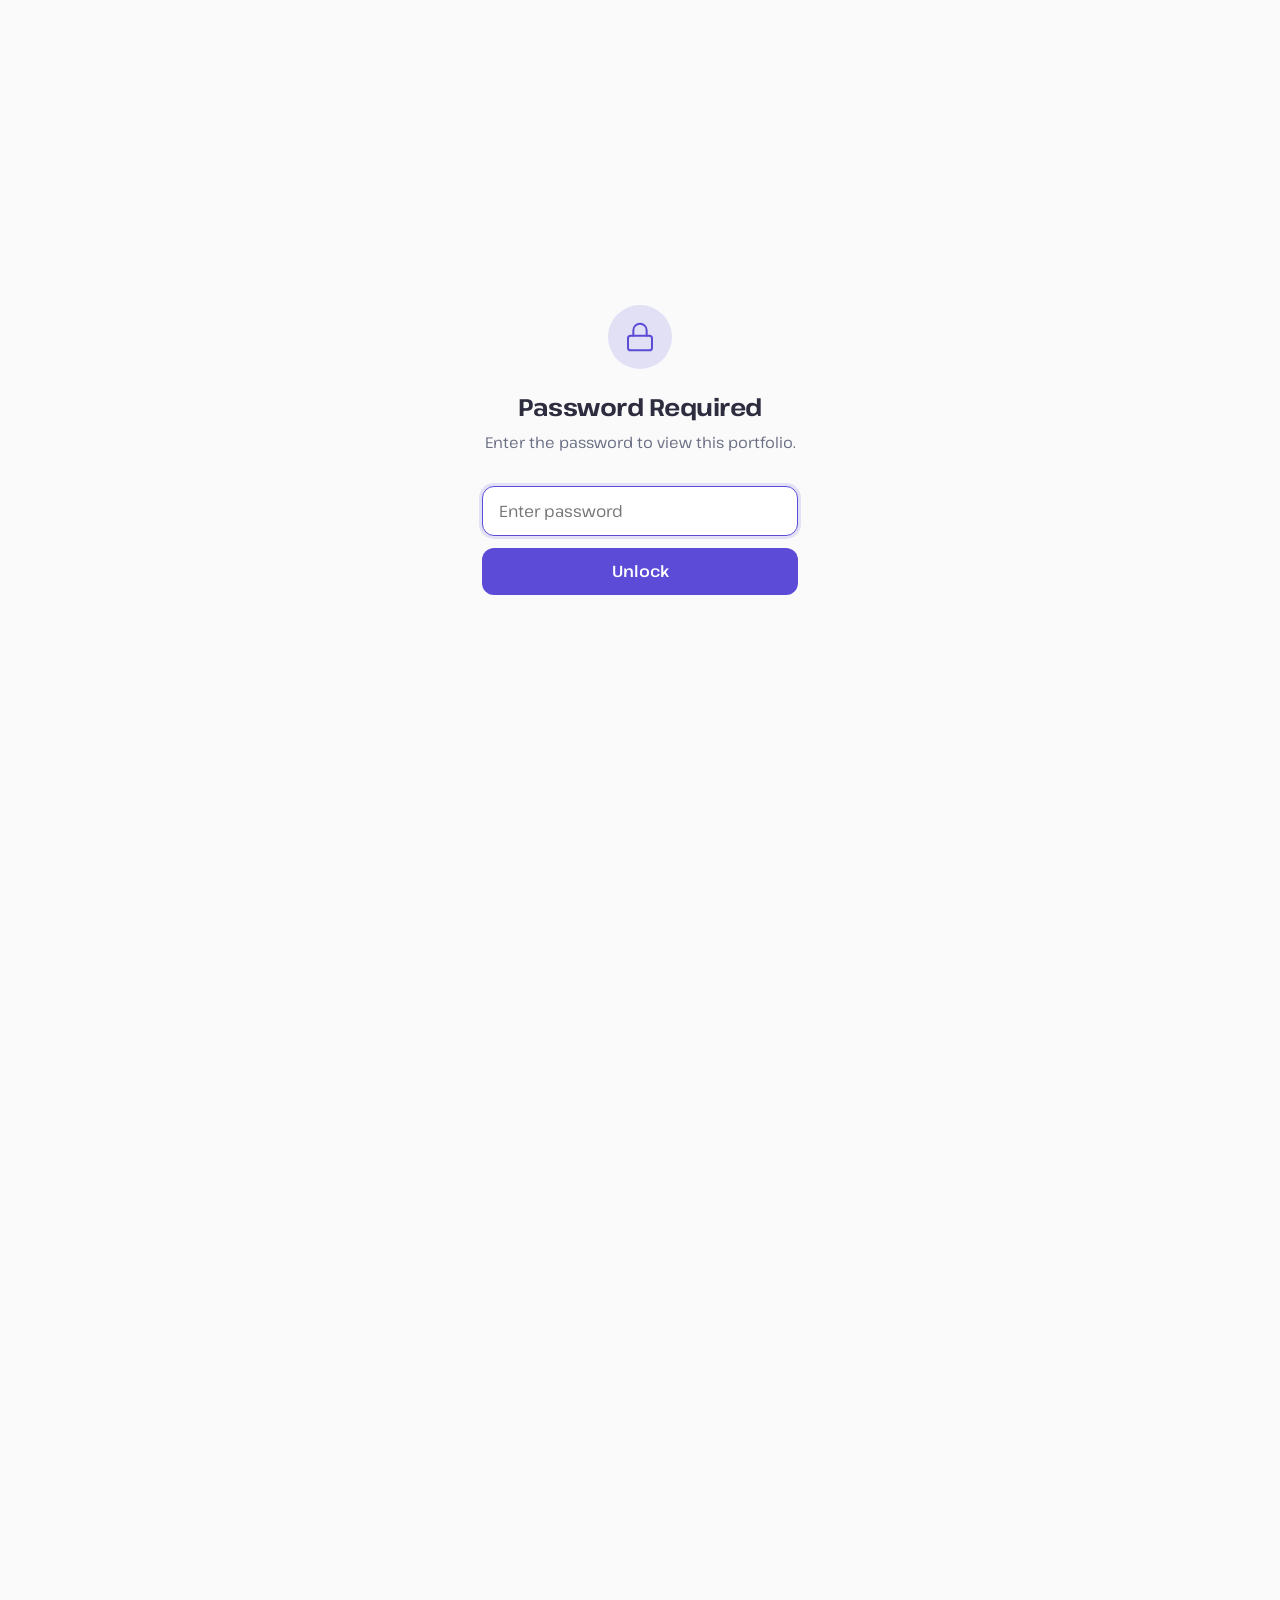
==== commit 1eaed5dc: "Block search engine indexing Add robots.txt and noindex meta tags to all pages to prevent Google and" ====
--- a/index.html
+++ b/index.html
@@ -3,6 +3,7 @@
 <head>
   <meta charset="UTF-8">
   <meta name="viewport" content="width=device-width, initial-scale=1.0">
+  <meta name="robots" content="noindex, nofollow">
   <title>Kaylee Su — Product Designer</title>
   <link rel="stylesheet" href="css/style.css">
 </head>
--- a/css/style.css
+++ b/css/style.css
@@ -1539,3 +1539,121 @@
     gap: 1rem;
   }
 }
+
+/* ── Password protection overlay ── */
+
+html.site-locked .page,
+html.site-locked > body > nav {
+  visibility: hidden;
+}
+
+.password-overlay {
+  position: fixed;
+  inset: 0;
+  z-index: 100000;
+  display: flex;
+  align-items: center;
+  justify-content: center;
+  background: var(--bg);
+  transition: opacity 0.35s ease, visibility 0.35s ease;
+}
+
+.password-overlay--unlocked {
+  opacity: 0;
+  visibility: hidden;
+}
+
+.password-modal {
+  text-align: center;
+  max-width: 380px;
+  width: 90%;
+  padding: 3rem 2rem;
+}
+
+.password-lock-icon {
+  display: inline-flex;
+  align-items: center;
+  justify-content: center;
+  width: 64px;
+  height: 64px;
+  border-radius: 50%;
+  background: var(--primary-glow);
+  color: var(--primary);
+  margin-bottom: 1.5rem;
+}
+
+.password-modal h2 {
+  font-size: 1.5rem;
+  font-weight: 700;
+  margin-bottom: 0.5rem;
+  color: var(--text);
+}
+
+.password-modal p {
+  color: var(--text-secondary);
+  font-size: 0.95rem;
+  margin-bottom: 2rem;
+}
+
+.password-form {
+  display: flex;
+  flex-direction: column;
+  gap: 0.75rem;
+}
+
+.password-input {
+  font-family: inherit;
+  font-size: 1rem;
+  padding: 0.8rem 1rem;
+  border: 1.5px solid var(--border);
+  border-radius: var(--radius);
+  background: var(--bg-card);
+  color: var(--text);
+  outline: none;
+  transition: border-color var(--transition-fast);
+}
+
+.password-input:focus {
+  border-color: var(--primary);
+  box-shadow: 0 0 0 3px var(--primary-glow);
+}
+
+.password-btn {
+  font-family: inherit;
+  font-size: 1rem;
+  font-weight: 600;
+  padding: 0.8rem 1.5rem;
+  border: none;
+  border-radius: var(--radius);
+  background: var(--primary);
+  color: #fff;
+  cursor: pointer;
+  transition: background var(--transition-fast), transform var(--transition-fast);
+}
+
+.password-btn:hover {
+  background: var(--primary-dark);
+  transform: translateY(-1px);
+}
+
+.password-btn:active {
+  transform: translateY(0);
+}
+
+.password-error {
+  margin-top: 1rem;
+  font-size: 0.875rem;
+  color: #d94452;
+}
+
+.password-error.shake {
+  animation: shake 0.4s ease;
+}
+
+@keyframes shake {
+  0%, 100% { transform: translateX(0); }
+  20% { transform: translateX(-6px); }
+  40% { transform: translateX(6px); }
+  60% { transform: translateX(-4px); }
+  80% { transform: translateX(4px); }
+}
